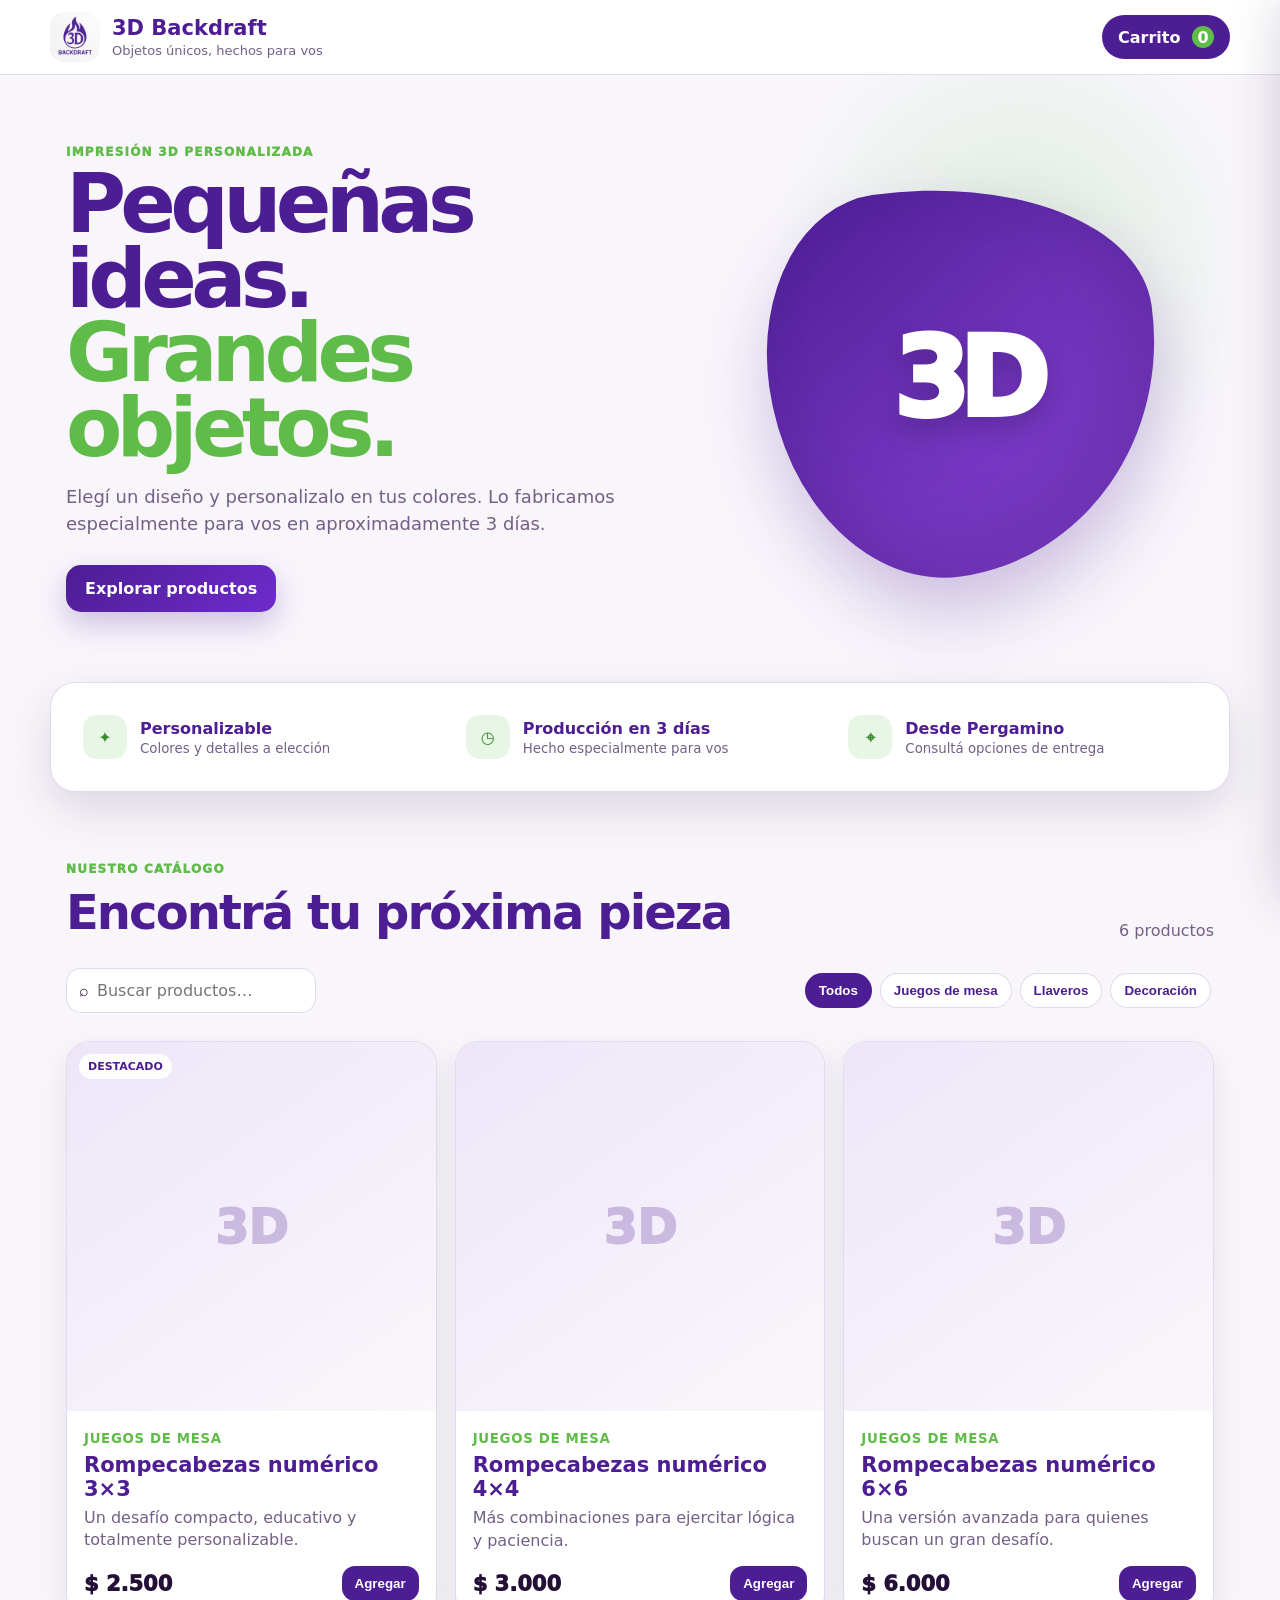
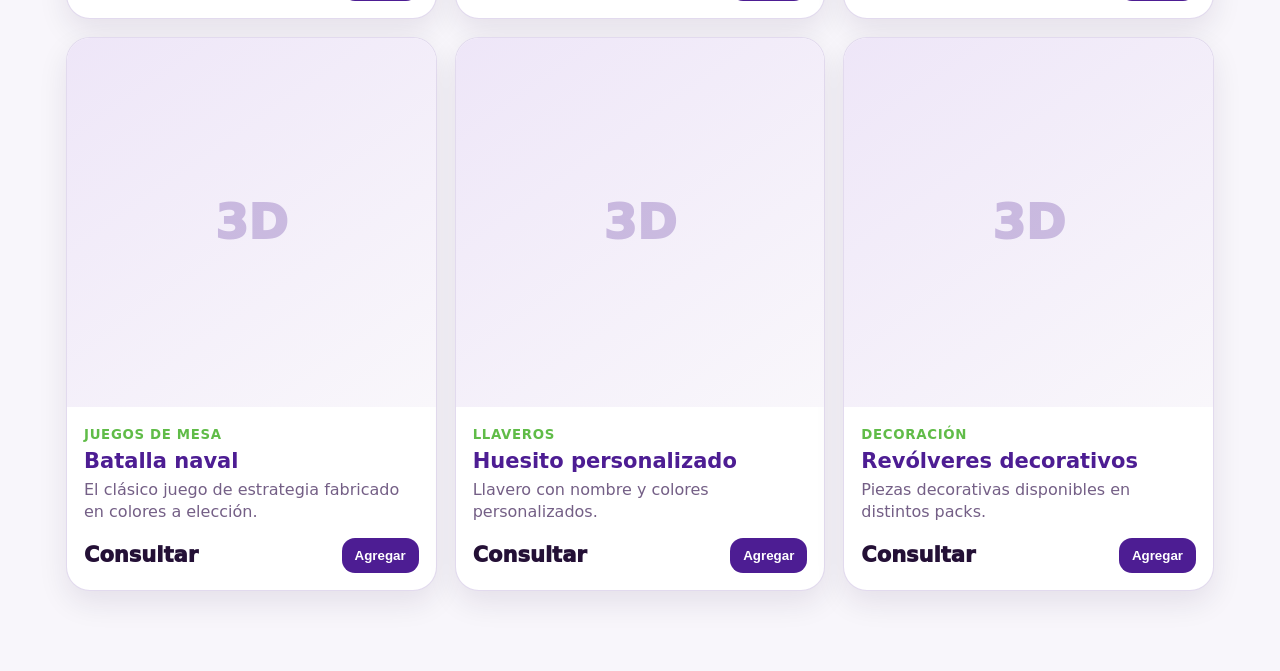
==== index.html @ 027ee38d "Add files via upload" ====
<!doctype html>
<html lang="es">
<head>
  <meta charset="utf-8">
  <meta name="viewport" content="width=device-width,initial-scale=1">
  <meta name="theme-color" content="#4d1d93">
  <meta name="description" content="Catálogo de productos personalizados de 3D Backdraft.">
  <title>Catálogo · 3D Backdraft</title>
  <link rel="stylesheet" href="styles.css">
</head>
<body>
  <header class="topbar">
    <div class="brand">
      <img src="logo-3d-backdraft.png" alt="">
      <span><strong>3D Backdraft</strong><small>Objetos únicos, hechos para vos</small></span>
    </div>
    <button id="cart-button" class="cart-button" aria-controls="cart" aria-expanded="false">Carrito <b id="cart-count">0</b></button>
  </header>

  <main>
    <section class="hero">
      <div>
        <p class="eyebrow">Impresión 3D personalizada</p>
        <h1>Pequeñas ideas.<br><em>Grandes objetos.</em></h1>
        <p>Elegí un diseño y personalizalo en tus colores. Lo fabricamos especialmente para vos en aproximadamente 3 días.</p>
        <a href="#productos" class="primary-link">Explorar productos</a>
      </div>
      <div class="hero-shape" aria-hidden="true"><span>3D</span></div>
    </section>

    <section class="benefits">
      <div><b>✦</b><span><strong>Personalizable</strong><small>Colores y detalles a elección</small></span></div>
      <div><b>◷</b><span><strong>Producción en 3 días</strong><small>Hecho especialmente para vos</small></span></div>
      <div><b>⌖</b><span><strong>Desde Pergamino</strong><small>Consultá opciones de entrega</small></span></div>
    </section>

    <section id="productos" class="catalog">
      <div class="catalog-heading">
        <div><p class="eyebrow">Nuestro catálogo</p><h2>Encontrá tu próxima pieza</h2></div>
        <span id="result-count"></span>
      </div>
      <div class="filters">
        <label class="search"><span>⌕</span><input id="search" type="search" placeholder="Buscar productos…"></label>
        <div id="categories" class="categories"></div>
      </div>
      <div id="products" class="products" aria-live="polite"></div>
      <div id="empty" class="empty" hidden>No encontramos productos con esos filtros.</div>
    </section>
  </main>

  <aside id="cart" class="cart" aria-hidden="true">
    <div class="cart-head"><div><p class="eyebrow">Tu selección</p><h2>Carrito</h2></div><button id="close-cart" aria-label="Cerrar">×</button></div>
    <div id="cart-items" class="cart-items"></div>
    <div class="cart-footer">
      <div class="total"><span>Total estimado</span><strong id="cart-total">$ 0</strong></div>
      <small>El color y los detalles se coordinan al confirmar el pedido.</small>
      <button id="whatsapp" class="whatsapp">Consultar por WhatsApp</button>
    </div>
  </aside>
  <div id="overlay" class="overlay"></div>

  <script src="config.js"></script>
  <script src="app.js"></script>
</body>
</html>
---- styles.css ----
:root{--bg:#f8f6fb;--ink:#241036;--muted:#745f86;--purple:#4d1d93;--purple2:#6e2bcc;--green:#60bc48;--panel:#fff;--line:rgba(77,29,147,.16);--shadow:0 18px 44px rgba(36,16,54,.13)}
*{box-sizing:border-box}html{scroll-behavior:smooth}body{margin:0;font-family:system-ui,-apple-system,"Segoe UI",sans-serif;background:var(--bg);color:var(--ink)}a{text-decoration:none;color:inherit}.topbar{position:sticky;top:0;z-index:20;display:flex;align-items:center;justify-content:space-between;padding:12px max(16px,calc((100vw - 1180px)/2));background:rgba(255,255,255,.92);border-bottom:1px solid var(--line);backdrop-filter:blur(14px)}.brand{display:flex;align-items:center;gap:12px}.brand img{width:50px;height:50px;object-fit:contain;border-radius:14px}.brand strong,.brand small{display:block}.brand strong{font-size:21px;color:var(--purple)}.brand small{font-size:13px;color:var(--muted);margin-top:3px}.cart-button{border:0;border-radius:999px;padding:11px 16px;background:var(--purple);color:#fff;font:inherit;font-weight:850;cursor:pointer}.cart-button b{display:inline-grid;place-items:center;min-width:22px;height:22px;margin-left:6px;padding:0 5px;border-radius:50%;background:var(--green)}main{overflow:hidden}.hero{min-height:540px;display:grid;grid-template-columns:1.1fr .9fr;align-items:center;gap:40px;max-width:1180px;margin:auto;padding:70px 16px;background:radial-gradient(circle at 82% 30%,rgba(96,188,72,.17),transparent 23%)}.eyebrow{margin:0 0 8px;color:var(--green);font-weight:950;letter-spacing:.1em;text-transform:uppercase;font-size:12px}.hero h1{margin:0;color:var(--purple);font-size:clamp(48px,8vw,82px);line-height:.91;letter-spacing:-.07em}.hero h1 em{color:var(--green);font-style:normal}.hero p:not(.eyebrow){max-width:620px;color:var(--muted);font-size:18px;line-height:1.5}.primary-link{display:inline-flex;margin-top:10px;padding:14px 19px;border-radius:15px;background:linear-gradient(135deg,var(--purple),var(--purple2));color:#fff;font-weight:900;box-shadow:0 12px 30px rgba(77,29,147,.25)}.hero-shape{width:min(390px,75vw);aspect-ratio:1;justify-self:center;display:grid;place-items:center;border-radius:33% 67% 58% 42%/45% 38% 62% 55%;background:linear-gradient(145deg,var(--purple),#8d46df);box-shadow:inset -30px -35px 70px rgba(30,0,60,.2),0 35px 70px rgba(77,29,147,.25);transform:rotate(-8deg)}.hero-shape span{font-size:110px;font-weight:1000;color:white;letter-spacing:-.1em;transform:rotate(8deg);text-shadow:0 12px 25px rgba(0,0,0,.18)}.benefits{max-width:1180px;margin:0 auto 70px;padding:20px;display:grid;grid-template-columns:repeat(3,1fr);gap:10px;border:1px solid var(--line);border-radius:25px;background:white;box-shadow:var(--shadow)}.benefits>div{display:flex;align-items:center;gap:13px;padding:12px}.benefits b{width:44px;height:44px;display:grid;place-items:center;border-radius:14px;background:rgba(96,188,72,.14);color:#3b8a2d}.benefits strong,.benefits small{display:block}.benefits strong{color:var(--purple)}.benefits small{color:var(--muted);margin-top:3px}.catalog{max-width:1180px;margin:auto;padding:0 16px 80px}.catalog-heading{display:flex;align-items:end;justify-content:space-between;gap:20px}.catalog h2{margin:0;color:var(--purple);font-size:clamp(30px,5vw,48px);letter-spacing:-.04em}.catalog-heading>span{color:var(--muted)}.filters{display:flex;align-items:center;justify-content:space-between;gap:15px;margin:28px 0}.search{display:flex;align-items:center;gap:8px;min-width:250px;padding:0 12px;border:1px solid var(--line);border-radius:15px;background:white}.search input{width:100%;border:0;outline:0;padding:12px 0;font:inherit}.categories{display:flex;gap:8px;overflow:auto;padding:3px}.chip{white-space:nowrap;border:1px solid var(--line);border-radius:999px;padding:9px 13px;background:white;color:var(--purple);font-weight:800;cursor:pointer}.chip.active{background:var(--purple);color:white}.products{display:grid;grid-template-columns:repeat(3,minmax(0,1fr));gap:18px}.product{overflow:hidden;border:1px solid var(--line);border-radius:24px;background:white;box-shadow:0 12px 30px rgba(36,16,54,.09);transition:.2s}.product:hover{transform:translateY(-4px);box-shadow:var(--shadow)}.product-image{position:relative;aspect-ratio:1;background:linear-gradient(145deg,#eee6f8,#f9f7fb);display:grid;place-items:center;overflow:hidden}.product-image img{width:100%;height:100%;object-fit:cover}.placeholder{font-size:48px;font-weight:1000;color:rgba(77,29,147,.25)}.badge{position:absolute;left:12px;top:12px;padding:6px 9px;border-radius:999px;background:rgba(255,255,255,.92);color:var(--purple);font-size:11px;font-weight:900}.product-body{padding:17px}.product-body small{color:var(--green);font-weight:900;text-transform:uppercase;letter-spacing:.05em}.product-body h3{margin:6px 0;color:var(--purple);font-size:21px}.product-body p{height:42px;overflow:hidden;margin:0;color:var(--muted);line-height:1.4}.buy-row{display:flex;align-items:center;justify-content:space-between;gap:10px;margin-top:17px}.price{font-size:21px;color:var(--ink);font-weight:950}.add{border:0;border-radius:13px;padding:10px 13px;background:var(--purple);color:white;font-weight:900;cursor:pointer}.empty{text-align:center;padding:60px;color:var(--muted)}.cart{position:fixed;z-index:40;right:0;top:0;width:min(430px,100%);height:100dvh;display:grid;grid-template-rows:auto 1fr auto;padding:22px;background:white;box-shadow:-20px 0 50px rgba(36,16,54,.2);transform:translateX(105%);transition:.25s}.cart.open{transform:none}.cart-head{display:flex;justify-content:space-between;border-bottom:1px solid var(--line);padding-bottom:14px}.cart-head h2{margin:0;color:var(--purple);font-size:30px}.cart-head button{border:0;background:none;font-size:34px;color:var(--muted);cursor:pointer}.cart-items{overflow:auto;padding:15px 0}.cart-item{display:grid;grid-template-columns:1fr auto;gap:5px;padding:13px 0;border-bottom:1px solid var(--line)}.cart-item strong{color:var(--purple)}.cart-item small{color:var(--muted)}.cart-item button{grid-row:1/3;grid-column:2;border:0;background:none;color:#a12f53;font-size:22px;cursor:pointer}.cart-empty{color:var(--muted);text-align:center;padding:50px 10px}.cart-footer{border-top:1px solid var(--line);padding-top:17px}.total{display:flex;justify-content:space-between;align-items:center}.total strong{font-size:24px;color:var(--purple)}.cart-footer small{display:block;color:var(--muted);margin:10px 0 16px}.whatsapp{width:100%;border:0;border-radius:15px;padding:14px;background:#25d366;color:#103d21;font-weight:950;cursor:pointer}.overlay{position:fixed;z-index:30;inset:0;background:rgba(20,7,32,.5);opacity:0;pointer-events:none;transition:.2s}.overlay.open{opacity:1;pointer-events:auto}
@media(max-width:850px){.hero{grid-template-columns:1fr;text-align:center;padding-top:50px}.hero p{margin-left:auto;margin-right:auto}.hero-shape{grid-row:1;width:230px}.hero-shape span{font-size:70px}.benefits{grid-template-columns:1fr;margin:0 16px 55px}.products{grid-template-columns:repeat(2,1fr)}.filters{align-items:stretch;flex-direction:column}.search{width:100%}.categories{width:100%}}@media(max-width:560px){.brand small{display:none}.hero{min-height:auto;padding-bottom:55px}.hero h1{font-size:48px}.products{grid-template-columns:1fr}.catalog-heading{align-items:start;flex-direction:column}.product-body p{height:auto}}
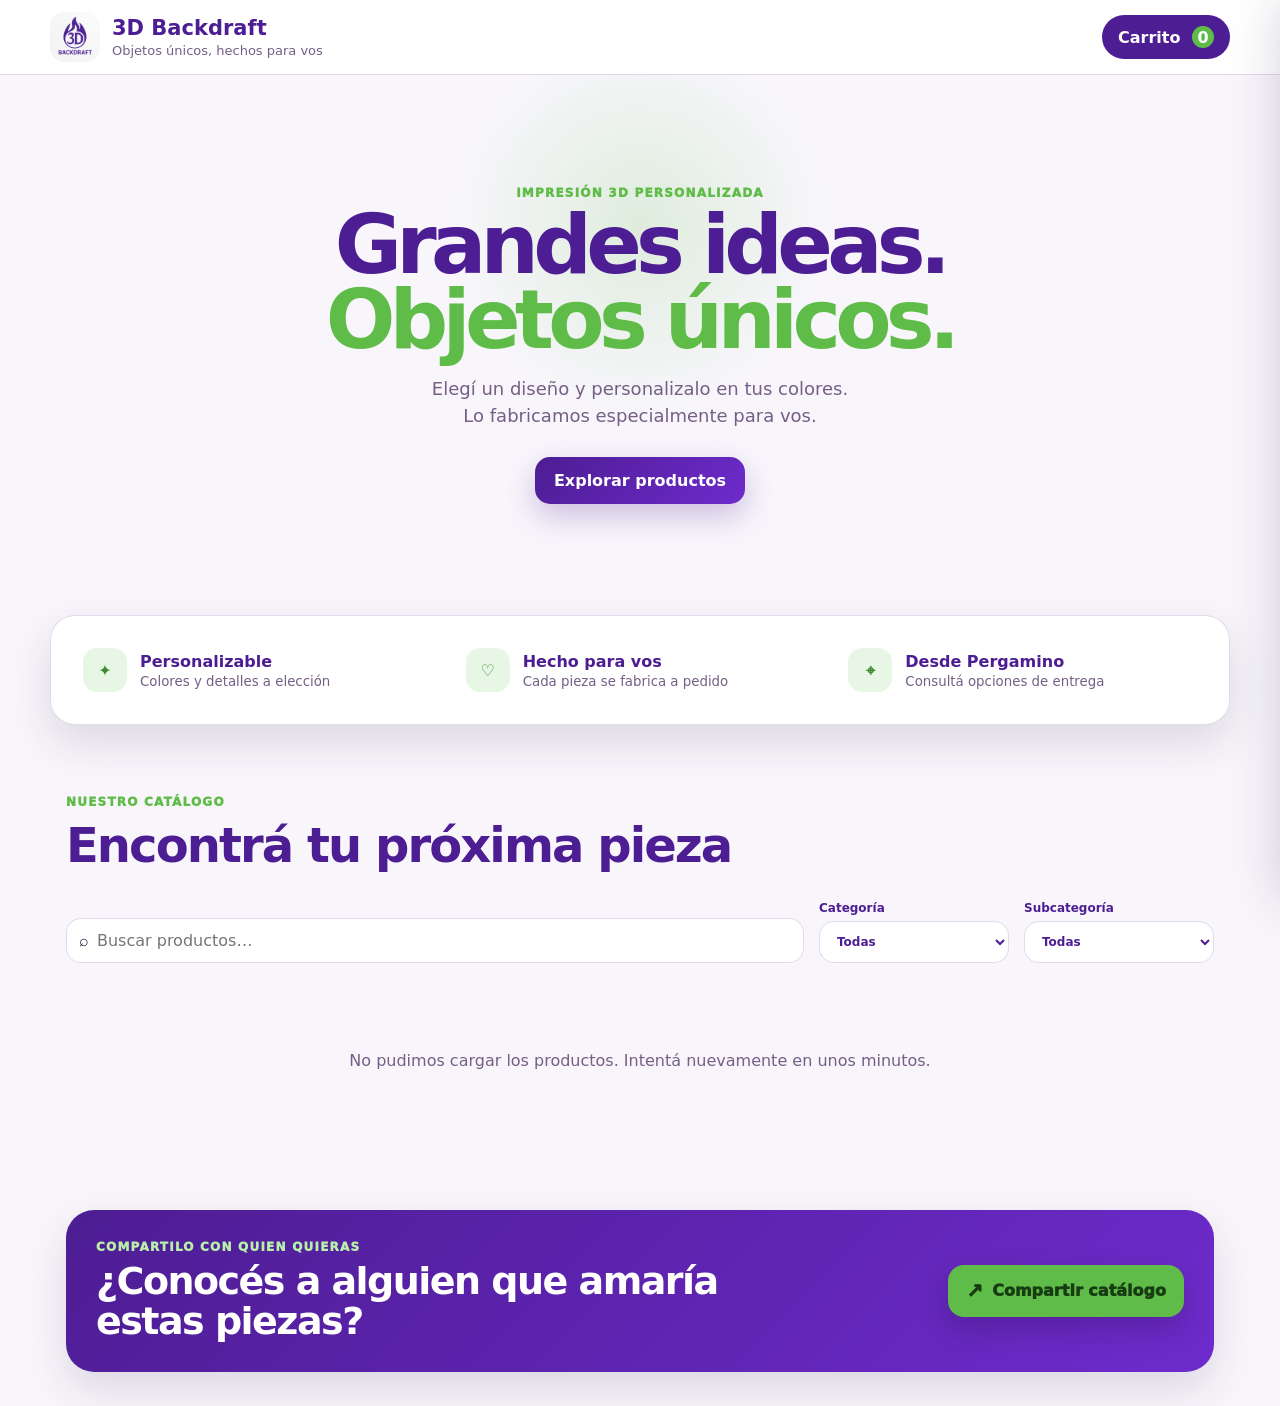
==== commit 583d548d: "Add files via upload" ====
--- a/index.html
+++ b/index.html
@@ -21,16 +21,15 @@
     <section class="hero">
       <div>
         <p class="eyebrow">Impresión 3D personalizada</p>
-        <h1>Pequeñas ideas.<br><em>Grandes objetos.</em></h1>
-        <p>Elegí un diseño y personalizalo en tus colores. Lo fabricamos especialmente para vos en aproximadamente 3 días.</p>
+        <h1>Grandes ideas.<br><em>Objetos únicos.</em></h1>
+        <p>Elegí un diseño y personalizalo en tus colores.<br>Lo fabricamos especialmente para vos.</p>
         <a href="#productos" class="primary-link">Explorar productos</a>
       </div>
-      <div class="hero-shape" aria-hidden="true"><span>3D</span></div>
     </section>
 
     <section class="benefits">
       <div><b>✦</b><span><strong>Personalizable</strong><small>Colores y detalles a elección</small></span></div>
-      <div><b>◷</b><span><strong>Producción en 3 días</strong><small>Hecho especialmente para vos</small></span></div>
+      <div><b>♡</b><span><strong>Hecho para vos</strong><small>Cada pieza se fabrica a pedido</small></span></div>
       <div><b>⌖</b><span><strong>Desde Pergamino</strong><small>Consultá opciones de entrega</small></span></div>
     </section>
 
@@ -41,12 +40,60 @@
       </div>
       <div class="filters">
         <label class="search"><span>⌕</span><input id="search" type="search" placeholder="Buscar productos…"></label>
-        <div id="categories" class="categories"></div>
+        <label class="filter-select">Categoría
+          <select id="category-filter"><option value="Todos">Todas</option></select>
+        </label>
+        <label class="filter-select">Subcategoría
+          <select id="subcategory-filter"><option value="Todos">Todas</option></select>
+        </label>
       </div>
       <div id="products" class="products" aria-live="polite"></div>
       <div id="empty" class="empty" hidden>No encontramos productos con esos filtros.</div>
     </section>
   </main>
+
+  <footer class="share-footer">
+    <div>
+      <p class="eyebrow">Compartilo con quien quieras</p>
+      <h2>¿Conocés a alguien que amaría estas piezas?</h2>
+    </div>
+    <button id="share-catalog" class="share-button" type="button">
+      <span>↗</span> Compartir catálogo
+    </button>
+    <p id="share-status" class="share-status" role="status"></p>
+  </footer>
+
+  <section id="product-modal" class="product-modal" role="dialog" aria-modal="true" aria-labelledby="detail-name" aria-hidden="true">
+    <div class="detail-card">
+      <button id="close-detail" class="detail-close" aria-label="Cerrar detalle">×</button>
+      <div class="detail-media">
+        <div id="detail-image" class="detail-image"></div>
+        <span id="detail-counter" class="detail-counter"></span>
+        <button id="gallery-prev" class="gallery-arrow prev" aria-label="Foto anterior">‹</button>
+        <button id="gallery-next" class="gallery-arrow next" aria-label="Foto siguiente">›</button>
+        <div id="detail-thumbnails" class="detail-thumbnails"></div>
+      </div>
+      <div class="detail-content">
+        <p id="detail-category" class="eyebrow"></p>
+        <h2 id="detail-name"></h2>
+        <p id="detail-description" class="detail-description"></p>
+        <dl class="detail-table">
+          <div><dt>Código</dt><dd id="detail-code"></dd></div>
+          <div><dt>Categoría</dt><dd id="detail-category-value"></dd></div>
+          <div><dt>Subcategoría</dt><dd id="detail-subcategory"></dd></div>
+          <div><dt>Material</dt><dd id="detail-material"></dd></div>
+          <div><dt>Medida</dt><dd id="detail-size"></dd></div>
+          <div><dt>Presentación</dt><dd id="detail-pack"></dd></div>
+          <div><dt>Personalización</dt><dd>Colores y detalles a elección</dd></div>
+          <div><dt>Colores disponibles</dt><dd>Todos los colores disponibles</dd></div>
+        </dl>
+        <div class="detail-buy">
+          <strong id="detail-price"></strong>
+          <button id="detail-add" class="add">Agregar al carrito</button>
+        </div>
+      </div>
+    </div>
+  </section>
 
   <aside id="cart" class="cart" aria-hidden="true">
     <div class="cart-head"><div><p class="eyebrow">Tu selección</p><h2>Carrito</h2></div><button id="close-cart" aria-label="Cerrar">×</button></div>
--- a/styles.css
+++ b/styles.css
@@ -1,3 +1,9 @@
 :root{--bg:#f8f6fb;--ink:#241036;--muted:#745f86;--purple:#4d1d93;--purple2:#6e2bcc;--green:#60bc48;--panel:#fff;--line:rgba(77,29,147,.16);--shadow:0 18px 44px rgba(36,16,54,.13)}
 *{box-sizing:border-box}html{scroll-behavior:smooth}body{margin:0;font-family:system-ui,-apple-system,"Segoe UI",sans-serif;background:var(--bg);color:var(--ink)}a{text-decoration:none;color:inherit}.topbar{position:sticky;top:0;z-index:20;display:flex;align-items:center;justify-content:space-between;padding:12px max(16px,calc((100vw - 1180px)/2));background:rgba(255,255,255,.92);border-bottom:1px solid var(--line);backdrop-filter:blur(14px)}.brand{display:flex;align-items:center;gap:12px}.brand img{width:50px;height:50px;object-fit:contain;border-radius:14px}.brand strong,.brand small{display:block}.brand strong{font-size:21px;color:var(--purple)}.brand small{font-size:13px;color:var(--muted);margin-top:3px}.cart-button{border:0;border-radius:999px;padding:11px 16px;background:var(--purple);color:#fff;font:inherit;font-weight:850;cursor:pointer}.cart-button b{display:inline-grid;place-items:center;min-width:22px;height:22px;margin-left:6px;padding:0 5px;border-radius:50%;background:var(--green)}main{overflow:hidden}.hero{min-height:540px;display:grid;grid-template-columns:1.1fr .9fr;align-items:center;gap:40px;max-width:1180px;margin:auto;padding:70px 16px;background:radial-gradient(circle at 82% 30%,rgba(96,188,72,.17),transparent 23%)}.eyebrow{margin:0 0 8px;color:var(--green);font-weight:950;letter-spacing:.1em;text-transform:uppercase;font-size:12px}.hero h1{margin:0;color:var(--purple);font-size:clamp(48px,8vw,82px);line-height:.91;letter-spacing:-.07em}.hero h1 em{color:var(--green);font-style:normal}.hero p:not(.eyebrow){max-width:620px;color:var(--muted);font-size:18px;line-height:1.5}.primary-link{display:inline-flex;margin-top:10px;padding:14px 19px;border-radius:15px;background:linear-gradient(135deg,var(--purple),var(--purple2));color:#fff;font-weight:900;box-shadow:0 12px 30px rgba(77,29,147,.25)}.hero-shape{width:min(390px,75vw);aspect-ratio:1;justify-self:center;display:grid;place-items:center;border-radius:33% 67% 58% 42%/45% 38% 62% 55%;background:linear-gradient(145deg,var(--purple),#8d46df);box-shadow:inset -30px -35px 70px rgba(30,0,60,.2),0 35px 70px rgba(77,29,147,.25);transform:rotate(-8deg)}.hero-shape span{font-size:110px;font-weight:1000;color:white;letter-spacing:-.1em;transform:rotate(8deg);text-shadow:0 12px 25px rgba(0,0,0,.18)}.benefits{max-width:1180px;margin:0 auto 70px;padding:20px;display:grid;grid-template-columns:repeat(3,1fr);gap:10px;border:1px solid var(--line);border-radius:25px;background:white;box-shadow:var(--shadow)}.benefits>div{display:flex;align-items:center;gap:13px;padding:12px}.benefits b{width:44px;height:44px;display:grid;place-items:center;border-radius:14px;background:rgba(96,188,72,.14);color:#3b8a2d}.benefits strong,.benefits small{display:block}.benefits strong{color:var(--purple)}.benefits small{color:var(--muted);margin-top:3px}.catalog{max-width:1180px;margin:auto;padding:0 16px 80px}.catalog-heading{display:flex;align-items:end;justify-content:space-between;gap:20px}.catalog h2{margin:0;color:var(--purple);font-size:clamp(30px,5vw,48px);letter-spacing:-.04em}.catalog-heading>span{color:var(--muted)}.filters{display:flex;align-items:center;justify-content:space-between;gap:15px;margin:28px 0}.search{display:flex;align-items:center;gap:8px;min-width:250px;padding:0 12px;border:1px solid var(--line);border-radius:15px;background:white}.search input{width:100%;border:0;outline:0;padding:12px 0;font:inherit}.categories{display:flex;gap:8px;overflow:auto;padding:3px}.chip{white-space:nowrap;border:1px solid var(--line);border-radius:999px;padding:9px 13px;background:white;color:var(--purple);font-weight:800;cursor:pointer}.chip.active{background:var(--purple);color:white}.products{display:grid;grid-template-columns:repeat(3,minmax(0,1fr));gap:18px}.product{overflow:hidden;border:1px solid var(--line);border-radius:24px;background:white;box-shadow:0 12px 30px rgba(36,16,54,.09);transition:.2s}.product:hover{transform:translateY(-4px);box-shadow:var(--shadow)}.product-image{position:relative;aspect-ratio:1;background:linear-gradient(145deg,#eee6f8,#f9f7fb);display:grid;place-items:center;overflow:hidden}.product-image img{width:100%;height:100%;object-fit:cover}.placeholder{font-size:48px;font-weight:1000;color:rgba(77,29,147,.25)}.badge{position:absolute;left:12px;top:12px;padding:6px 9px;border-radius:999px;background:rgba(255,255,255,.92);color:var(--purple);font-size:11px;font-weight:900}.product-body{padding:17px}.product-body small{color:var(--green);font-weight:900;text-transform:uppercase;letter-spacing:.05em}.product-body h3{margin:6px 0;color:var(--purple);font-size:21px}.product-body p{height:42px;overflow:hidden;margin:0;color:var(--muted);line-height:1.4}.buy-row{display:flex;align-items:center;justify-content:space-between;gap:10px;margin-top:17px}.price{font-size:21px;color:var(--ink);font-weight:950}.add{border:0;border-radius:13px;padding:10px 13px;background:var(--purple);color:white;font-weight:900;cursor:pointer}.empty{text-align:center;padding:60px;color:var(--muted)}.cart{position:fixed;z-index:40;right:0;top:0;width:min(430px,100%);height:100dvh;display:grid;grid-template-rows:auto 1fr auto;padding:22px;background:white;box-shadow:-20px 0 50px rgba(36,16,54,.2);transform:translateX(105%);transition:.25s}.cart.open{transform:none}.cart-head{display:flex;justify-content:space-between;border-bottom:1px solid var(--line);padding-bottom:14px}.cart-head h2{margin:0;color:var(--purple);font-size:30px}.cart-head button{border:0;background:none;font-size:34px;color:var(--muted);cursor:pointer}.cart-items{overflow:auto;padding:15px 0}.cart-item{display:grid;grid-template-columns:1fr auto;gap:5px;padding:13px 0;border-bottom:1px solid var(--line)}.cart-item strong{color:var(--purple)}.cart-item small{color:var(--muted)}.cart-item button{grid-row:1/3;grid-column:2;border:0;background:none;color:#a12f53;font-size:22px;cursor:pointer}.cart-empty{color:var(--muted);text-align:center;padding:50px 10px}.cart-footer{border-top:1px solid var(--line);padding-top:17px}.total{display:flex;justify-content:space-between;align-items:center}.total strong{font-size:24px;color:var(--purple)}.cart-footer small{display:block;color:var(--muted);margin:10px 0 16px}.whatsapp{width:100%;border:0;border-radius:15px;padding:14px;background:#25d366;color:#103d21;font-weight:950;cursor:pointer}.overlay{position:fixed;z-index:30;inset:0;background:rgba(20,7,32,.5);opacity:0;pointer-events:none;transition:.2s}.overlay.open{opacity:1;pointer-events:auto}
-@media(max-width:850px){.hero{grid-template-columns:1fr;text-align:center;padding-top:50px}.hero p{margin-left:auto;margin-right:auto}.hero-shape{grid-row:1;width:230px}.hero-shape span{font-size:70px}.benefits{grid-template-columns:1fr;margin:0 16px 55px}.products{grid-template-columns:repeat(2,1fr)}.filters{align-items:stretch;flex-direction:column}.search{width:100%}.categories{width:100%}}@media(max-width:560px){.brand small{display:none}.hero{min-height:auto;padding-bottom:55px}.hero h1{font-size:48px}.products{grid-template-columns:1fr}.catalog-heading{align-items:start;flex-direction:column}.product-body p{height:auto}}
+.product{cursor:pointer}.product:focus-visible{outline:3px solid var(--green);outline-offset:3px}.product-modal{position:fixed;z-index:60;inset:0;display:grid;place-items:center;padding:20px;background:rgba(20,7,32,.65);opacity:0;pointer-events:none;transition:.2s}.product-modal.open{opacity:1;pointer-events:auto}.detail-card{position:relative;width:min(920px,100%);max-height:calc(100dvh - 40px);display:grid;grid-template-columns:minmax(280px,.9fr) 1.1fr;overflow:auto;border-radius:28px;background:#fff;box-shadow:0 30px 80px rgba(20,7,32,.35)}.detail-close{position:absolute;z-index:2;right:14px;top:14px;width:40px;height:40px;border:0;border-radius:50%;background:rgba(255,255,255,.95);color:var(--purple);font-size:28px;line-height:1;cursor:pointer;box-shadow:0 7px 20px rgba(36,16,54,.14)}.detail-image{min-height:480px;display:grid;place-items:center;background:linear-gradient(145deg,#eee6f8,#f9f7fb);overflow:hidden}.detail-image img{width:100%;height:100%;object-fit:cover}.detail-image .placeholder{font-size:80px}.detail-content{padding:38px}.detail-content h2{margin:0;color:var(--purple);font-size:clamp(30px,5vw,46px);line-height:1;letter-spacing:-.04em}.detail-description{color:var(--muted);line-height:1.55}.detail-table{margin:24px 0;border:1px solid var(--line);border-radius:18px;overflow:hidden}.detail-table>div{display:grid;grid-template-columns:150px 1fr;gap:12px;padding:11px 14px;border-bottom:1px solid var(--line)}.detail-table>div:last-child{border-bottom:0}.detail-table dt{color:var(--muted)}.detail-table dd{margin:0;color:var(--purple);font-weight:800}.detail-buy{display:flex;align-items:center;justify-content:space-between;gap:15px}.detail-buy strong{font-size:28px;color:var(--purple)}.detail-buy .add{padding:13px 17px}.no-scroll{overflow:hidden}
+@media(max-width:850px){.hero{grid-template-columns:1fr;text-align:center;padding-top:50px}.hero p{margin-left:auto;margin-right:auto}.hero-shape{grid-row:1;width:230px}.hero-shape span{font-size:70px}.benefits{grid-template-columns:1fr;margin:0 16px 55px}.products{grid-template-columns:repeat(2,1fr)}.filters{align-items:stretch;flex-direction:column}.search{width:100%}.categories{width:100%}.detail-card{grid-template-columns:1fr;max-width:580px}.detail-image{min-height:280px;max-height:360px}.detail-content{padding:26px}}@media(max-width:560px){.brand small{display:none}.hero{min-height:auto;padding-bottom:55px}.hero h1{font-size:48px}.products{grid-template-columns:repeat(2,minmax(0,1fr));gap:10px}.catalog{padding-left:10px;padding-right:10px}.catalog-heading{align-items:start;flex-direction:column}.product{border-radius:17px}.product-body{padding:11px}.product-body small{font-size:9px}.product-body h3{margin:4px 0;font-size:15px;line-height:1.15}.product-body p{display:none}.buy-row{align-items:stretch;flex-direction:column;margin-top:10px;gap:7px}.price{font-size:16px}.add{width:100%;padding:9px 6px;font-size:12px}.badge{left:7px;top:7px;padding:4px 6px;font-size:8px}.product-modal{padding:8px}.detail-card{max-height:calc(100dvh - 16px);border-radius:20px}.detail-image{min-height:210px;max-height:250px}.detail-content{padding:20px 16px}.detail-content h2{font-size:29px}.detail-table>div{grid-template-columns:115px 1fr;padding:9px 10px;font-size:13px}.detail-buy strong{font-size:22px}.detail-buy .add{width:auto}.detail-close{right:8px;top:8px}}
+.hero{grid-template-columns:1fr;max-width:980px;text-align:center;background:radial-gradient(circle at 50% 28%,rgba(96,188,72,.17),transparent 30%)}.hero p:not(.eyebrow){margin-left:auto;margin-right:auto}.filters{justify-content:flex-start;align-items:end}.search{flex:1}.filter-select{display:grid;gap:6px;min-width:190px;color:var(--purple);font-size:12px;font-weight:900}.filter-select select{width:100%;border:1px solid var(--line);border-radius:15px;padding:12px 38px 12px 13px;background:#fff;color:var(--purple);font:inherit;font-weight:800}.detail-media{position:relative;display:grid;grid-template-rows:1fr auto;min-width:0;background:linear-gradient(145deg,#eee6f8,#f9f7fb)}.detail-media .detail-image{min-height:420px}.gallery-arrow{position:absolute;z-index:2;top:42%;width:42px;height:42px;border:0;border-radius:50%;background:rgba(255,255,255,.92);color:var(--purple);font-size:31px;line-height:1;cursor:pointer;box-shadow:0 8px 22px rgba(36,16,54,.18)}.gallery-arrow.prev{left:12px}.gallery-arrow.next{right:12px}.gallery-arrow[hidden]{display:none}.detail-thumbnails{display:flex;gap:8px;overflow:auto;padding:10px;background:rgba(255,255,255,.9)}.detail-thumbnails button{flex:0 0 62px;width:62px;height:62px;padding:0;overflow:hidden;border:2px solid transparent;border-radius:11px;background:#eee;cursor:pointer}.detail-thumbnails button.active{border-color:var(--green)}.detail-thumbnails img{width:100%;height:100%;object-fit:cover}
+@media(max-width:850px){.filters{align-items:stretch}.filter-select{min-width:0}.detail-media .detail-image{min-height:280px}.detail-thumbnails{justify-content:flex-start}}@media(max-width:560px){.hero{text-align:left;padding-left:18px;padding-right:18px}.hero p:not(.eyebrow){margin-left:0}.filter-select{width:100%}.detail-media .detail-image{min-height:220px}.gallery-arrow{width:36px;height:36px}.detail-thumbnails button{flex-basis:52px;width:52px;height:52px}}
+.share-footer{max-width:1148px;margin:0 auto 34px;padding:30px;display:grid;grid-template-columns:1fr auto;align-items:center;gap:18px;border-radius:28px;background:linear-gradient(135deg,var(--purple),var(--purple2));color:#fff;box-shadow:var(--shadow)}.share-footer .eyebrow{color:#b8f0aa}.share-footer h2{max-width:650px;margin:0;font-size:clamp(24px,4vw,38px);line-height:1.05;letter-spacing:-.04em}.share-button{display:inline-flex;align-items:center;justify-content:center;gap:9px;border:0;border-radius:16px;padding:14px 18px;background:var(--green);color:#173c12;font:inherit;font-weight:950;cursor:pointer;box-shadow:0 12px 28px rgba(20,7,32,.2)}.share-button span{font-size:20px}.share-status{grid-column:1/-1;min-height:0;margin:0;color:#dff8d9;font-size:13px}.share-status:empty{display:none}
+@media(max-width:1180px){.share-footer{margin-left:16px;margin-right:16px}}@media(max-width:650px){.share-footer{grid-template-columns:1fr;padding:24px 20px;border-radius:22px}.share-button{width:100%}}
+.detail-counter{position:absolute;z-index:2;right:12px;top:12px;padding:6px 9px;border-radius:999px;background:rgba(36,16,54,.78);color:#fff;font-size:12px;font-weight:900}.detail-counter:empty{display:none}
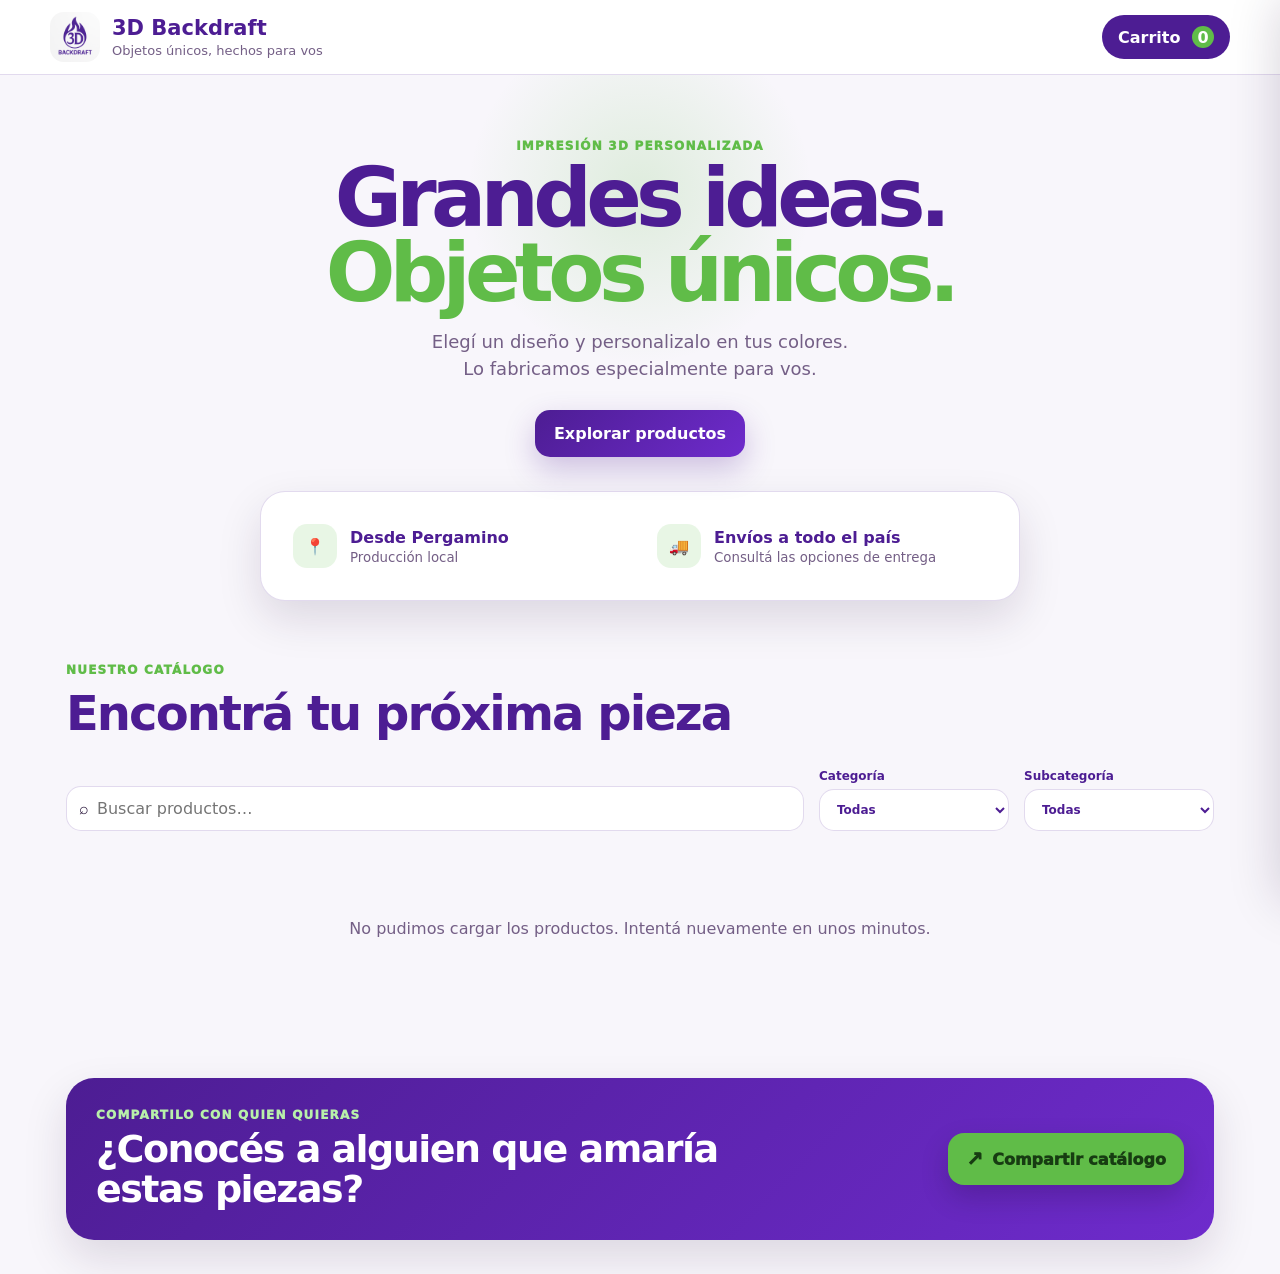
==== commit 01fb5e09: "Add files via upload" ====
--- a/index.html
+++ b/index.html
@@ -28,9 +28,8 @@
     </section>
 
     <section class="benefits">
-      <div><b>✦</b><span><strong>Personalizable</strong><small>Colores y detalles a elección</small></span></div>
-      <div><b>♡</b><span><strong>Hecho para vos</strong><small>Cada pieza se fabrica a pedido</small></span></div>
-      <div><b>⌖</b><span><strong>Desde Pergamino</strong><small>Consultá opciones de entrega</small></span></div>
+      <div><b>📍</b><span><strong>Desde Pergamino</strong><small>Producción local</small></span></div>
+      <div><b>🚚</b><span><strong>Envíos a todo el país</strong><small>Consultá las opciones de entrega</small></span></div>
     </section>
 
     <section id="productos" class="catalog">
--- a/styles.css
+++ b/styles.css
@@ -7,3 +7,9 @@
 .share-footer{max-width:1148px;margin:0 auto 34px;padding:30px;display:grid;grid-template-columns:1fr auto;align-items:center;gap:18px;border-radius:28px;background:linear-gradient(135deg,var(--purple),var(--purple2));color:#fff;box-shadow:var(--shadow)}.share-footer .eyebrow{color:#b8f0aa}.share-footer h2{max-width:650px;margin:0;font-size:clamp(24px,4vw,38px);line-height:1.05;letter-spacing:-.04em}.share-button{display:inline-flex;align-items:center;justify-content:center;gap:9px;border:0;border-radius:16px;padding:14px 18px;background:var(--green);color:#173c12;font:inherit;font-weight:950;cursor:pointer;box-shadow:0 12px 28px rgba(20,7,32,.2)}.share-button span{font-size:20px}.share-status{grid-column:1/-1;min-height:0;margin:0;color:#dff8d9;font-size:13px}.share-status:empty{display:none}
 @media(max-width:1180px){.share-footer{margin-left:16px;margin-right:16px}}@media(max-width:650px){.share-footer{grid-template-columns:1fr;padding:24px 20px;border-radius:22px}.share-button{width:100%}}
 .detail-counter{position:absolute;z-index:2;right:12px;top:12px;padding:6px 9px;border-radius:999px;background:rgba(36,16,54,.78);color:#fff;font-size:12px;font-weight:900}.detail-counter:empty{display:none}
+.hero{min-height:auto;padding-top:64px;padding-bottom:34px}.benefits{grid-template-columns:repeat(2,minmax(0,1fr));max-width:760px;margin-top:0;margin-bottom:62px}
+@media(max-width:850px){.hero{padding-bottom:28px}.benefits{grid-template-columns:repeat(2,minmax(0,1fr));margin-top:0;margin-bottom:50px}}@media(max-width:560px){.hero{padding-top:42px;padding-bottom:22px}.benefits{grid-template-columns:1fr;margin-bottom:44px}.benefits>div{padding:9px 12px}}
+.detail-media .detail-image{background:#f5f1fa}.detail-media .detail-image img{width:100%;height:100%;padding:14px;object-fit:contain;object-position:center;background:#f5f1fa}
+@media(max-width:560px){.detail-media .detail-image img{padding:8px}}
+.detail-media .detail-image{display:flex!important;align-items:center!important;justify-content:center!important;height:clamp(280px,52vh,480px)!important;min-height:0!important;max-height:480px!important;padding:12px;overflow:hidden;background:#f5f1fa}.detail-media .detail-image img{display:block!important;width:100%!important;height:100%!important;max-width:100%!important;max-height:100%!important;margin:auto!important;padding:0!important;object-fit:contain!important;object-position:center center!important}
+@media(max-width:850px){.detail-media .detail-image{height:min(44vh,350px)!important;min-height:240px!important;max-height:350px!important}}@media(max-width:560px){.detail-media .detail-image{height:min(40vh,290px)!important;min-height:210px!important;max-height:290px!important;padding:8px}}
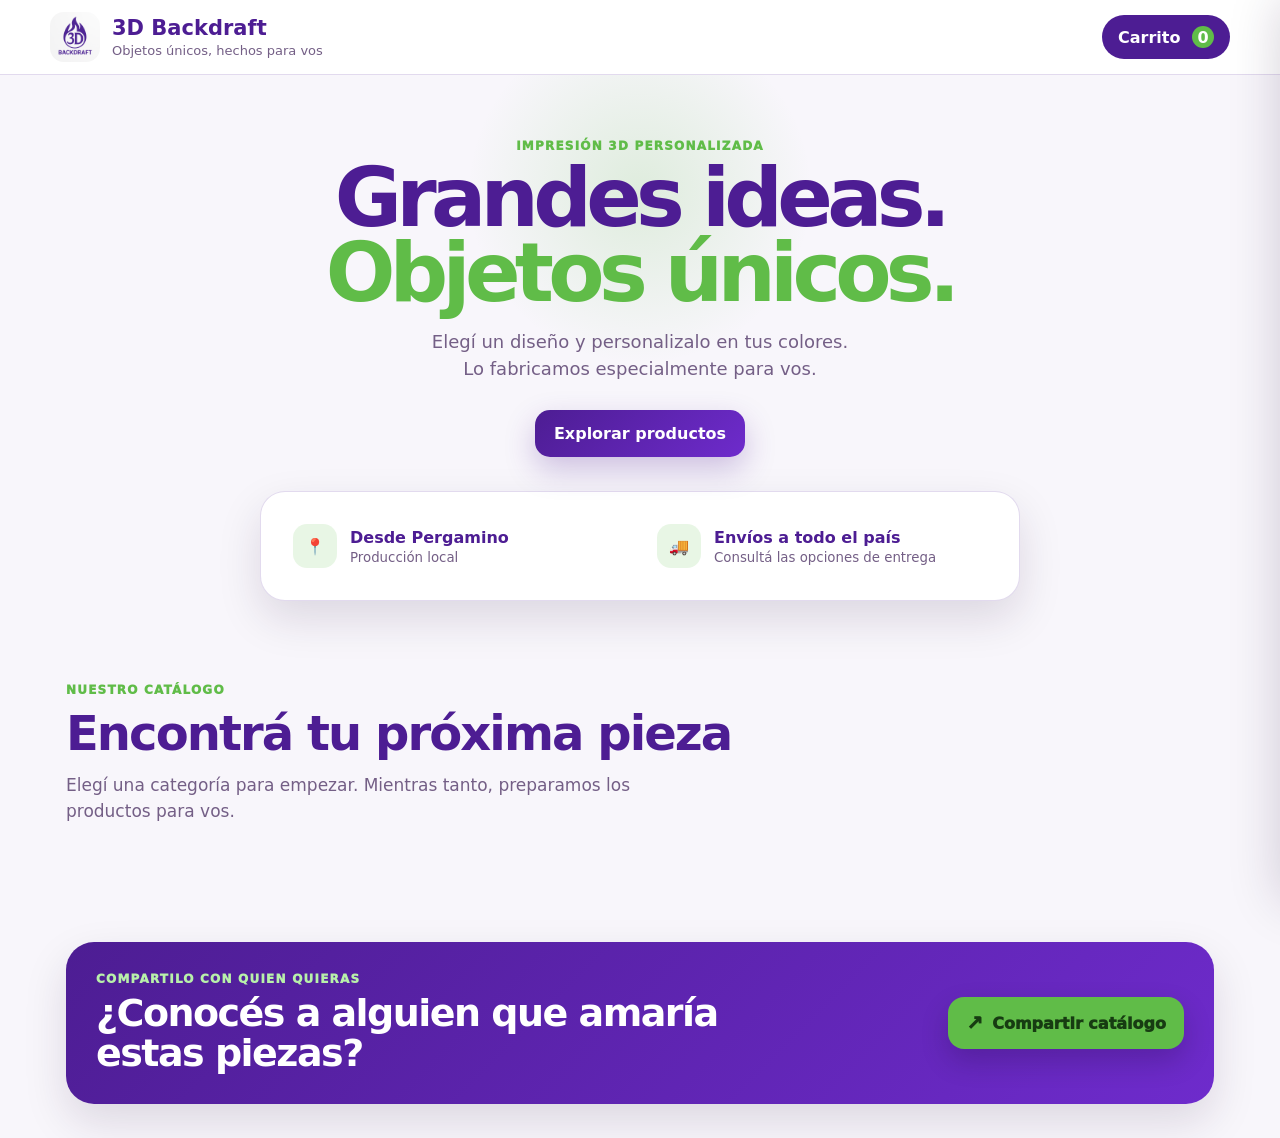
==== commit e9369352: "Add files via upload" ====
--- a/index.html
+++ b/index.html
@@ -33,21 +33,31 @@
     </section>
 
     <section id="productos" class="catalog">
-      <div class="catalog-heading">
-        <div><p class="eyebrow">Nuestro catálogo</p><h2>Encontrá tu próxima pieza</h2></div>
-        <span id="result-count"></span>
+      <div id="category-gateway" class="category-gateway">
+        <p class="eyebrow">Nuestro catálogo</p>
+        <h2>Encontrá tu próxima pieza</h2>
+        <p>Elegí una categoría para empezar. Mientras tanto, preparamos los productos para vos.</p>
+        <div id="category-buttons" class="category-buttons" aria-label="Categorías del catálogo"></div>
       </div>
-      <div class="filters">
-        <label class="search"><span>⌕</span><input id="search" type="search" placeholder="Buscar productos…"></label>
-        <label class="filter-select">Categoría
-          <select id="category-filter"><option value="Todos">Todas</option></select>
-        </label>
-        <label class="filter-select">Subcategoría
-          <select id="subcategory-filter"><option value="Todos">Todas</option></select>
-        </label>
+
+      <div id="product-browser" hidden>
+        <button id="back-to-categories" class="back-categories" type="button">← Ver categorías</button>
+        <div class="catalog-heading">
+          <div><p class="eyebrow">Productos</p><h2 id="selected-category-title">Todas las piezas</h2></div>
+          <span id="result-count"></span>
+        </div>
+        <div class="filters">
+          <label class="search"><span>⌕</span><input id="search" type="search" placeholder="Buscar productos…"></label>
+          <label class="filter-select">Categoría
+            <select id="category-filter"><option value="Todos">Todas</option></select>
+          </label>
+          <label class="filter-select">Subcategoría
+            <select id="subcategory-filter"><option value="Todos">Todas</option></select>
+          </label>
+        </div>
+        <div id="products" class="products" aria-live="polite"></div>
+        <div id="empty" class="empty" hidden>No encontramos productos con esos filtros.</div>
       </div>
-      <div id="products" class="products" aria-live="polite"></div>
-      <div id="empty" class="empty" hidden>No encontramos productos con esos filtros.</div>
     </section>
   </main>
 
--- a/styles.css
+++ b/styles.css
@@ -13,3 +13,5 @@
 @media(max-width:560px){.detail-media .detail-image img{padding:8px}}
 .detail-media .detail-image{display:flex!important;align-items:center!important;justify-content:center!important;height:clamp(280px,52vh,480px)!important;min-height:0!important;max-height:480px!important;padding:12px;overflow:hidden;background:#f5f1fa}.detail-media .detail-image img{display:block!important;width:100%!important;height:100%!important;max-width:100%!important;max-height:100%!important;margin:auto!important;padding:0!important;object-fit:contain!important;object-position:center center!important}
 @media(max-width:850px){.detail-media .detail-image{height:min(44vh,350px)!important;min-height:240px!important;max-height:350px!important}}@media(max-width:560px){.detail-media .detail-image{height:min(40vh,290px)!important;min-height:210px!important;max-height:290px!important;padding:8px}}
+.category-gateway{padding:20px 0 10px}.category-gateway>p:not(.eyebrow){max-width:620px;margin:12px 0 28px;color:var(--muted);font-size:17px;line-height:1.5}.category-buttons{display:grid;grid-template-columns:repeat(3,minmax(0,1fr));gap:14px}.category-button{min-height:130px;display:flex;flex-direction:column;align-items:flex-start;justify-content:space-between;gap:18px;padding:20px;border:1px solid var(--line);border-radius:22px;background:#fff;color:var(--purple);text-align:left;font:inherit;font-weight:950;font-size:20px;cursor:pointer;box-shadow:0 10px 28px rgba(36,16,54,.08);transition:.18s}.category-button:hover{transform:translateY(-3px);border-color:rgba(77,29,147,.38);box-shadow:var(--shadow)}.category-button span{display:flex;align-items:center;justify-content:space-between;width:100%}.category-button small{color:var(--muted);font-size:12px;font-weight:700}.category-button b{color:var(--green);font-size:25px}.back-categories{margin-bottom:20px;border:1px solid var(--line);border-radius:999px;padding:9px 14px;background:#fff;color:var(--purple);font:inherit;font-weight:900;cursor:pointer}.image-loading{width:100%;height:100%;background:linear-gradient(100deg,#eee6f8 20%,#faf8fd 38%,#eee6f8 56%);background-size:220% 100%;animation:imageShimmer 1.35s infinite}@keyframes imageShimmer{to{background-position-x:-220%}}.product-image.image-ready .image-loading{display:none}
+@media(max-width:800px){.category-buttons{grid-template-columns:repeat(2,minmax(0,1fr))}}@media(max-width:520px){.category-buttons{gap:10px}.category-button{min-height:105px;padding:15px;font-size:16px;border-radius:17px}}
